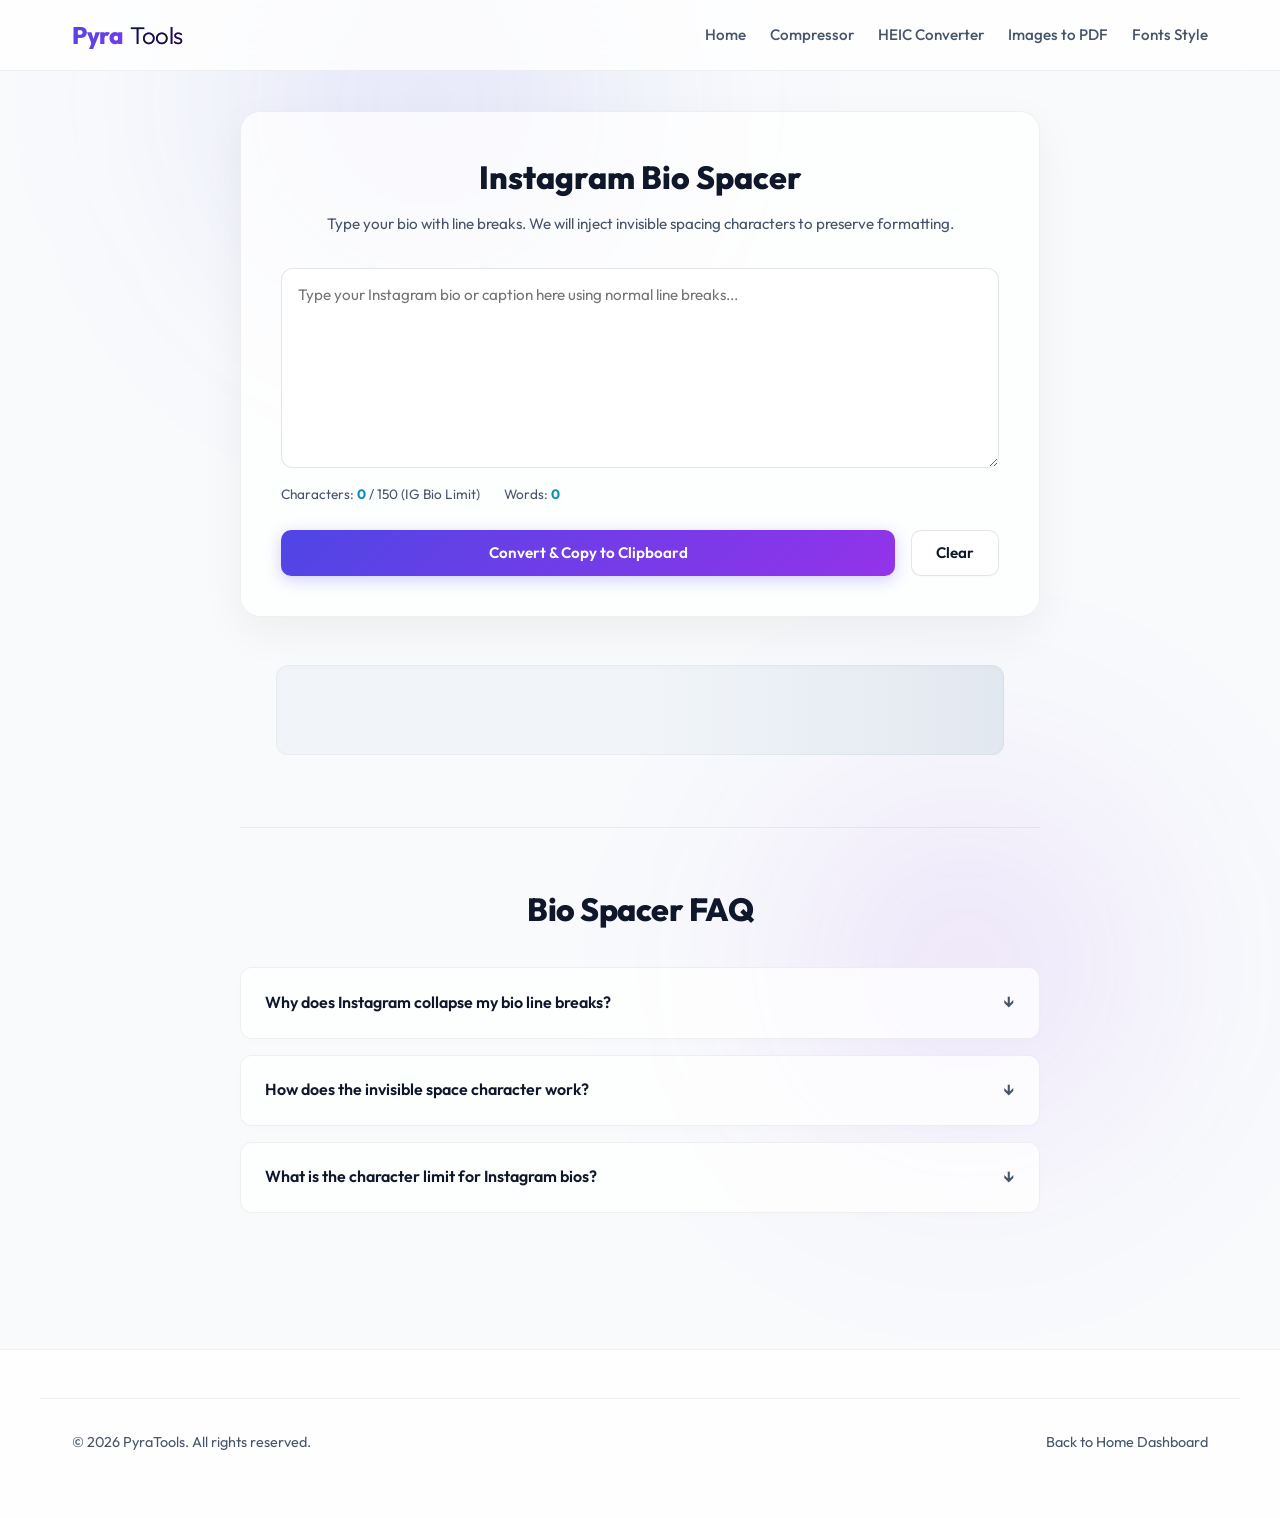
==== bio-spacer.html @ 3aec8969 "Integrate Monetag Multitag ad script" ====
<!DOCTYPE html>
<html lang="en">
<head>
    <!-- Google tag (gtag.js) -->
<script async src="https://www.googletagmanager.com/gtag/js?id=G-RD0TFB7QFN"></script>
<script>
  window.dataLayer = window.dataLayer || [];
  function gtag(){dataLayer.push(arguments);}
  gtag('js', new Date());

  gtag('config', 'G-RD0TFB7QFN');
</script>
    <meta charset="UTF-8">
    <meta name="viewport" content="width=device-width, initial-scale=1.0">
    <title>Instagram Bio Spacer - Clean Caption Line Break Tool - PyraTools</title>
    <meta name="description" content="Add invisible line breaks and spaces to your Instagram bio, captions, and comments. Prevent Instagram from collapsing your formatting. 100% free and private.">
    <link rel="canonical" href="https://pyratools.com/bio-spacer.html">
    
    <!-- Open Graph Tags -->
    <meta property="og:type" content="website">
    <meta property="og:title" content="Instagram Bio Spacer - Clean Caption Line Break Tool">
    <meta property="og:description" content="Format your Instagram bios and captions with clean invisible line breaks. Free client-side tool.">
    <meta property="og:url" content="https://pyratools.com/bio-spacer.html">
    
    <link rel="stylesheet" href="css/style.css">
    
    <!-- SEO JSON-LD Markup Schema -->
    <script type="application/ld+json">
    {
      "@context": "https://schema.org",
      "@type": "SoftwareApplication",
      "name": "PyraTools Instagram Bio Spacer",
      "operatingSystem": "All",
      "applicationCategory": "MultimediaApplication",
      "offers": {
        "@type": "Offer",
        "price": "0.00",
        "priceCurrency": "USD"
      }
    }
    </script>

    <link rel="icon" type="image/svg+xml" href="data:image/svg+xml,%3Csvg%20xmlns%3D%22http%3A//www.w3.org/2000/svg%22%20viewBox%3D%220%200%20100%20100%22%3E%0A%20%20%3Cdefs%3E%0A%20%20%20%20%3ClinearGradient%20id%3D%22grad%22%20x1%3D%220%25%22%20y1%3D%220%25%22%20x2%3D%22100%25%22%20y2%3D%22100%25%22%3E%0A%20%20%20%20%20%20%3Cstop%20offset%3D%220%25%22%20stop-color%3D%22%234f46e5%22%20/%3E%0A%20%20%20%20%20%20%3Cstop%20offset%3D%22100%25%22%20stop-color%3D%22%239333ea%22%20/%3E%0A%20%20%20%20%3C/linearGradient%3E%0A%20%20%3C/defs%3E%0A%20%20%3C%21--%20Gradient%20Triangle%20--%3E%0A%20%20%3Cpolygon%20points%3D%2250%2C12%2090%2C82%2010%2C82%22%20fill%3D%22url%28%23grad%29%22%20/%3E%0A%20%20%3C%21--%20White%20Eye%20shape%20cutout%20--%3E%0A%20%20%3Cpath%20d%3D%22M%2030%2C58%20Q%2050%2C40%2070%2C58%20Q%2050%2C76%2030%2C58%20Z%22%20fill%3D%22%23ffffff%22%20/%3E%0A%20%20%3C%21--%20Pupil%20using%20the%20same%20gradient%20--%3E%0A%20%20%3Ccircle%20cx%3D%2250%22%20cy%3D%2258%22%20r%3D%226.5%22%20fill%3D%22url%28%23grad%29%22%20/%3E%0A%20%20%3C%21--%20Small%20white%20shine%20reflection%20inside%20pupil%20--%3E%0A%20%20%3Ccircle%20cx%3D%2252%22%20cy%3D%2256%22%20r%3D%222%22%20fill%3D%22%23ffffff%22%20/%3E%0A%3C/svg%3E">

    <script src="https://quge5.com/88/tag.min.js" data-zone="256887" async data-cfasync="false"></script>
</head>
<body>

    <!-- Header Navigation -->
    <header>
        <div class="nav-container">
            <a href="index.html" class="logo">Pyra<span>Tools</span></a>
            <button class="menu-toggle" aria-label="Toggle menu">☰</button>
            <ul class="nav-menu">
                <li><a href="index.html">Home</a></li>
                <li><a href="image-compressor.html">Compressor</a></li>
                <li><a href="heic-to-jpg.html">HEIC Converter</a></li>
                <li><a href="image-to-pdf.html">Images to PDF</a></li>
                <li><a href="fancy-fonts.html">Fonts Style</a></li>
            </ul>
        </div>
    </header>

    <!-- Main Workspace -->
    <main>
        <div class="tool-workspace">
            <div class="workspace-card">
                <h1 style="font-size: 2rem; font-weight: 800; margin-bottom: 0.5rem; text-align: center;">Instagram Bio Spacer</h1>
                <p style="color: var(--text-muted); text-align: center; margin-bottom: 2rem; font-size: 0.95rem;">Type your bio with line breaks. We will inject invisible spacing characters to preserve formatting.</p>

                <!-- Input Textarea Wrapper -->
                <div class="text-area-wrapper">
                    <textarea id="bio-input" class="textarea-custom" placeholder="Type your Instagram bio or caption here using normal line breaks..." aria-label="Bio Input"></textarea>
                    
                    <div class="text-stats">
                        <span>Characters: <strong id="char-count">0</strong> / 150 (IG Bio Limit)</span>
                        <span>Words: <strong id="word-count">0</strong></span>
                    </div>
                </div>

                <div style="margin-top: 1.5rem; display: flex; gap: 1rem;">
                    <button class="btn btn-primary" id="copy-spaced-btn">Convert & Copy to Clipboard</button>
                    <button class="btn btn-secondary" id="clear-btn" style="width: auto;">Clear</button>
                </div>
            </div>
        </div>

        <!-- Inline Monetag Banner Ad Placeholder -->
        <div class="ad-slot-wrapper">
            <div class="ad-container-banner" id="ad-spacer-banner">
                <!-- Monetag Code -->
            </div>
        </div>

        <!-- FAQ Section -->
        <section class="faq-section">
            <h2>Bio Spacer FAQ</h2>
            <div class="faq-list">
                <div class="faq-item">
                    <div class="faq-question">Why does Instagram collapse my bio line breaks?</div>
                    <div class="faq-answer">
                        Instagram's styling parser automatically trims trailing white spaces and collapses consecutive empty lines to save vertical screen space. This ruins formatted bullet points or spacing in captions and bios.
                    </div>
                </div>
                <div class="faq-item">
                    <div class="faq-question">How does the invisible space character work?</div>
                    <div class="faq-answer">
                        We inject a special unicode character called the Braille Pattern Blank (`⠀` - character code U+2800). Because it is not considered a standard white space character by Instagram, it is not stripped, but it renders completely invisibly in browsers and applications, preserving your line break structure.
                    </div>
                </div>
                <div class="faq-item">
                    <div class="faq-question">What is the character limit for Instagram bios?</div>
                    <div class="faq-answer">
                        Instagram bios are strictly limited to **150 characters**. Our character counter will turn red if your bio exceeds this limit, helping you format it perfectly before copying.
                    </div>
                </div>
            </div>
        </section>
    </main>

    <!-- Footer -->
    <footer>
        <div class="nav-container" style="max-width: 1200px; margin: 0 auto; display: flex; justify-content: space-between; font-size: 0.9rem; color: var(--text-muted); flex-wrap: wrap; gap: 1rem; border-top: 1px solid var(--border-color); padding-top: 2rem;">
            <p>&copy; 2026 PyraTools. All rights reserved.</p>
            <p><a href="index.html">Back to Home Dashboard</a></p>
        </div>
    </footer>

    <script src="js/main.js"></script>
    <script src="js/bio-spacer.js"></script>
</body>
</html>
---- css/style.css ----
/* PyraTools - Premium Light/White Theme Stylesheet */

@import url('https://fonts.googleapis.com/css2?family=Outfit:wght@300;400;500;600;700;800&display=swap');

:root {
    --bg-dark: #f8fafc; /* Bright Slate White */
    --bg-card: rgba(255, 255, 255, 0.75);
    --bg-card-hover: rgba(255, 255, 255, 0.95);
    --primary: #4f46e5; /* Premium Indigo */
    --primary-glow: rgba(79, 70, 229, 0.15);
    --secondary: #9333ea; /* Rich Purple */
    --secondary-glow: rgba(147, 51, 234, 0.15);
    --accent: #0891b2; /* Deep Cyan */
    --text-main: #0f172a; /* Slate 900 (Dark text) */
    --text-muted: #475569; /* Slate 600 (Muted text) */
    --text-dark: #94a3b8; /* Slate 400 */
    --border-color: rgba(0, 0, 0, 0.06); /* Soft dark border */
    --border-color-active: rgba(79, 70, 229, 0.4);
    --success: #059669;
    --danger: #d97706;
    --font-sans: 'Outfit', -apple-system, BlinkMacSystemFont, "Segoe UI", Roboto, sans-serif;
    --transition-speed: 0.3s;
}

* {
    margin: 0;
    padding: 0;
    box-sizing: border-box;
}

body {
    background-color: var(--bg-dark);
    color: var(--text-main);
    font-family: var(--font-sans);
    line-height: 1.6;
    overflow-x: hidden;
    position: relative;
}

/* Background glowing blur elements (pastel colors for white theme) */
body::before {
    content: '';
    position: absolute;
    top: -200px;
    left: 10%;
    width: 600px;
    height: 600px;
    background: radial-gradient(circle, var(--primary-glow) 0%, transparent 70%);
    z-index: -1;
    filter: blur(100px);
}

body::after {
    content: '';
    position: absolute;
    bottom: 20%;
    right: 5%;
    width: 500px;
    height: 500px;
    background: radial-gradient(circle, var(--secondary-glow) 0%, transparent 75%);
    z-index: -1;
    filter: blur(100px);
}

a {
    color: inherit;
    text-decoration: none;
}

/* Navigation Header */
header {
    background: rgba(255, 255, 255, 0.8);
    backdrop-filter: blur(16px);
    -webkit-backdrop-filter: blur(16px);
    border-bottom: 1px solid var(--border-color);
    position: sticky;
    top: 0;
    z-index: 100;
}

.nav-container {
    max-width: 1200px;
    margin: 0 auto;
    display: flex;
    justify-content: space-between;
    align-items: center;
    padding: 1rem 2rem;
}

.logo {
    display: flex;
    align-items: center;
    gap: 0.5rem;
    font-size: 1.5rem;
    font-weight: 800;
    letter-spacing: -0.5px;
    background: linear-gradient(135deg, var(--primary) 0%, var(--secondary) 100%);
    -webkit-background-clip: text;
    -webkit-text-fill-color: transparent;
}

.logo span {
    font-weight: 300;
    color: var(--text-main);
    -webkit-text-fill-color: var(--text-main);
}

.nav-menu {
    display: flex;
    gap: 1.5rem;
    list-style: none;
}

.nav-menu a {
    font-size: 0.95rem;
    font-weight: 500;
    color: var(--text-muted);
    transition: color var(--transition-speed);
    padding: 0.5rem 0;
    position: relative;
}

.nav-menu a:hover, .nav-menu a.active {
    color: var(--primary);
}

.nav-menu a.active::after {
    content: '';
    position: absolute;
    bottom: 0;
    left: 0;
    width: 100%;
    height: 2px;
    background: linear-gradient(90deg, var(--primary), var(--secondary));
    border-radius: 2px;
}

.menu-toggle {
    display: none;
    background: none;
    border: none;
    color: var(--text-main);
    font-size: 1.5rem;
    cursor: pointer;
}

/* Page Layout Container */
main {
    max-width: 1200px;
    margin: 0 auto;
    padding: 2.5rem 2rem;
    min-height: calc(100vh - 160px);
}

/* Home / Hero Section */
.hero {
    text-align: center;
    margin-bottom: 3.5rem;
}

.hero h1 {
    font-size: 3rem;
    font-weight: 800;
    margin-bottom: 1rem;
    background: linear-gradient(135deg, #0f172a 40%, #334155 100%);
    -webkit-background-clip: text;
    -webkit-text-fill-color: transparent;
    letter-spacing: -1px;
    line-height: 1.2;
}

.hero p {
    font-size: 1.15rem;
    color: var(--text-muted);
    max-width: 600px;
    margin: 0 auto 2rem auto;
}

/* Dashboard Filter Bar */
.filter-bar {
    display: flex;
    justify-content: space-between;
    align-items: center;
    gap: 1.25rem;
    margin-bottom: 2rem;
    flex-wrap: wrap;
}

.search-wrapper {
    position: relative;
    flex: 1;
    min-width: 280px;
}

.search-input {
    width: 100%;
    background: var(--bg-card);
    border: 1px solid var(--border-color);
    padding: 0.75rem 1rem 0.75rem 2.5rem;
    border-radius: 12px;
    color: var(--text-main);
    font-family: var(--font-sans);
    transition: all var(--transition-speed);
    box-shadow: 0 2px 8px rgba(0, 0, 0, 0.02);
}

.search-input:focus {
    outline: none;
    border-color: var(--primary);
    box-shadow: 0 0 10px rgba(79, 70, 229, 0.15);
}

.search-wrapper::before {
    content: "🔍";
    position: absolute;
    left: 0.8rem;
    top: 50%;
    transform: translateY(-50%);
    color: var(--text-muted);
    font-size: 0.9rem;
}

.filter-tags {
    display: flex;
    gap: 0.5rem;
    overflow-x: auto;
    padding-bottom: 5px;
    max-width: 100%;
    scrollbar-width: none;
}

.filter-tags::-webkit-scrollbar {
    display: none;
}

.filter-btn {
    background: var(--bg-card);
    border: 1px solid var(--border-color);
    color: var(--text-muted);
    padding: 0.5rem 1rem;
    border-radius: 8px;
    font-family: var(--font-sans);
    font-size: 0.85rem;
    font-weight: 500;
    cursor: pointer;
    transition: all var(--transition-speed);
    white-space: nowrap;
    box-shadow: 0 1px 4px rgba(0, 0, 0, 0.01);
}

.filter-btn:hover, .filter-btn.active {
    background: var(--primary);
    color: white;
    border-color: var(--primary);
    box-shadow: 0 4px 10px rgba(79, 70, 229, 0.2);
}

/* Dashboard Tools Grid */
.tools-grid {
    display: grid;
    grid-template-columns: repeat(auto-fill, minmax(280px, 1fr));
    gap: 1.5rem;
    margin-bottom: 3.5rem;
}

.tool-card {
    background: var(--bg-card);
    border: 1px solid var(--border-color);
    border-radius: 16px;
    padding: 2rem 1.5rem;
    display: flex;
    flex-direction: column;
    height: 100%;
    transition: all var(--transition-speed);
    position: relative;
    overflow: hidden;
    box-shadow: 0 4px 20px rgba(0, 0, 0, 0.02);
}

.tool-card::before {
    content: '';
    position: absolute;
    top: 0;
    left: 0;
    width: 4px;
    height: 100%;
    background: linear-gradient(to bottom, var(--primary), var(--secondary));
    opacity: 0;
    transition: opacity var(--transition-speed);
}

.tool-card:hover {
    background: var(--bg-card-hover);
    transform: translateY(-4px);
    border-color: var(--border-color-active);
    box-shadow: 0 10px 30px rgba(0, 0, 0, 0.04), 0 0 15px rgba(79, 70, 229, 0.05);
}

.tool-card:hover::before {
    opacity: 1;
}

.tool-icon {
    font-size: 2.2rem;
    margin-bottom: 1.25rem;
    display: block;
}

.tool-title {
    font-size: 1.25rem;
    font-weight: 700;
    margin-bottom: 0.5rem;
    color: var(--text-main);
}

.tool-desc {
    font-size: 0.9rem;
    color: var(--text-muted);
    margin-bottom: 1.5rem;
    flex-grow: 1;
}

.tool-action {
    display: flex;
    align-items: center;
    gap: 0.5rem;
    font-size: 0.9rem;
    font-weight: 600;
    color: var(--primary);
    transition: gap var(--transition-speed);
}

.tool-card:hover .tool-action {
    gap: 0.8rem;
    color: var(--secondary);
}

/* Tool Workspace Container */
.tool-workspace {
    max-width: 800px;
    margin: 0 auto 3rem auto;
    width: 100%;
}

.workspace-card {
    background: var(--bg-card);
    border: 1px solid var(--border-color);
    border-radius: 20px;
    padding: 2.5rem;
    box-shadow: 0 15px 45px rgba(0, 0, 0, 0.05);
    position: relative;
    width: 100%;
}

/* Drag and Drop Zone */
.drop-zone {
    border: 2px dashed rgba(0, 0, 0, 0.12);
    border-radius: 12px;
    padding: 3rem 2rem;
    text-align: center;
    cursor: pointer;
    transition: all var(--transition-speed);
    background: rgba(0, 0, 0, 0.01);
}

.drop-zone:hover, .drop-zone.dragover {
    border-color: var(--primary);
    background: rgba(79, 70, 229, 0.03);
}

.drop-zone-icon {
    font-size: 3rem;
    margin-bottom: 1rem;
    display: block;
}

.drop-zone-text {
    font-weight: 600;
    margin-bottom: 0.25rem;
}

.drop-zone-subtext {
    font-size: 0.85rem;
    color: var(--text-muted);
}

.file-input {
    display: none;
}

/* Controls Panel */
.controls-panel {
    margin-top: 2rem;
    border-top: 1px solid var(--border-color);
    padding-top: 1.5rem;
}

.control-row {
    display: grid;
    grid-template-columns: repeat(auto-fit, minmax(220px, 1fr));
    gap: 1.5rem;
    margin-bottom: 1.5rem;
}

.control-group {
    display: flex;
    flex-direction: column;
    gap: 0.5rem;
}

.control-group label {
    font-size: 0.9rem;
    font-weight: 600;
    color: var(--text-muted);
}

.control-select, .control-input {
    background: #ffffff;
    border: 1px solid rgba(0, 0, 0, 0.12);
    padding: 0.75rem;
    border-radius: 8px;
    color: var(--text-main);
    font-family: var(--font-sans);
    width: 100%;
    box-shadow: 0 1px 3px rgba(0,0,0,0.02);
}

.control-select:focus, .control-input:focus {
    outline: none;
    border-color: var(--primary);
    box-shadow: 0 0 0 3px rgba(79, 70, 229, 0.1);
}

.range-val {
    font-weight: 700;
    color: var(--accent);
    margin-left: 0.25rem;
}

/* Sliders */
input[type="range"] {
    -webkit-appearance: none;
    width: 100%;
    height: 6px;
    background: rgba(0, 0, 0, 0.08);
    border-radius: 3px;
    outline: none;
}

input[type="range"]::-webkit-slider-thumb {
    -webkit-appearance: none;
    width: 18px;
    height: 18px;
    border-radius: 50%;
    background: var(--primary);
    cursor: pointer;
    transition: transform 0.1s;
}

input[type="range"]::-webkit-slider-thumb:hover {
    transform: scale(1.2);
}

/* Buttons */
.btn {
    display: inline-flex;
    align-items: center;
    justify-content: center;
    gap: 0.5rem;
    font-family: var(--font-sans);
    font-weight: 600;
    font-size: 0.95rem;
    padding: 0.8rem 1.5rem;
    border-radius: 10px;
    border: none;
    cursor: pointer;
    transition: all var(--transition-speed);
    width: 100%;
}

.btn-primary {
    background: linear-gradient(135deg, var(--primary) 0%, var(--secondary) 100%);
    color: white;
    box-shadow: 0 4px 15px rgba(79, 70, 229, 0.25);
}

.btn-primary:hover:not(:disabled) {
    transform: translateY(-2px);
    box-shadow: 0 6px 20px rgba(79, 70, 229, 0.35);
}

.btn-secondary {
    background: #ffffff;
    color: var(--text-main);
    border: 1px solid rgba(0, 0, 0, 0.1);
    box-shadow: 0 1px 3px rgba(0,0,0,0.02);
}

.btn-secondary:hover:not(:disabled) {
    background: #f1f5f9;
}

.btn:disabled {
    opacity: 0.5;
    cursor: not-allowed;
}

/* File previews list */
.files-list {
    margin-top: 1.5rem;
    display: flex;
    flex-direction: column;
    gap: 0.75rem;
}

.file-item {
    background: #ffffff;
    border: 1px solid var(--border-color);
    border-radius: 8px;
    padding: 0.75rem 1rem;
    display: flex;
    align-items: center;
    justify-content: space-between;
    gap: 1rem;
    font-size: 0.9rem;
    flex-wrap: wrap;
    box-shadow: 0 1px 3px rgba(0,0,0,0.01);
}

.file-info {
    display: flex;
    align-items: center;
    gap: 0.75rem;
    flex-grow: 1;
    min-width: 0;
}

.file-name {
    white-space: nowrap;
    overflow: hidden;
    text-overflow: ellipsis;
    font-weight: 500;
    max-width: 250px;
}

.file-size {
    color: var(--text-muted);
    font-size: 0.8rem;
    flex-shrink: 0;
}

.file-status {
    font-size: 0.8rem;
    font-weight: 600;
    padding: 0.2rem 0.5rem;
    border-radius: 4px;
    background: rgba(0, 0, 0, 0.04);
}

.file-status.success {
    background: rgba(5, 150, 105, 0.1);
    color: var(--success);
}

.file-status.error {
    background: rgba(239, 68, 68, 0.1);
    color: var(--danger);
}

.file-remove {
    background: none;
    border: none;
    color: var(--text-muted);
    cursor: pointer;
    font-size: 1.1rem;
}

.file-remove:hover {
    color: var(--danger);
}

/* Results panel */
.result-panel {
    margin-top: 2rem;
    background: rgba(5, 150, 105, 0.04);
    border: 1px solid rgba(5, 150, 105, 0.15);
    border-radius: 12px;
    padding: 1.5rem;
}

.result-header {
    display: flex;
    justify-content: space-between;
    align-items: center;
    margin-bottom: 1rem;
    flex-wrap: wrap;
    gap: 1rem;
}

.result-title {
    color: var(--success);
    font-weight: 700;
    display: flex;
    align-items: center;
    gap: 0.5rem;
}

/* Text formatting tools (OCR, font generator, spacer) */
.text-area-wrapper {
    display: flex;
    flex-direction: column;
    gap: 1rem;
    margin-top: 1.5rem;
}

.textarea-custom {
    width: 100%;
    min-height: 200px;
    background: #ffffff;
    border: 1px solid rgba(0, 0, 0, 0.1);
    border-radius: 12px;
    padding: 1rem;
    color: var(--text-main);
    font-family: var(--font-sans);
    font-size: 0.95rem;
    resize: vertical;
    box-shadow: 0 1px 4px rgba(0,0,0,0.01);
}

.textarea-custom:focus {
    outline: none;
    border-color: var(--primary);
    box-shadow: 0 0 0 3px rgba(79, 70, 229, 0.1);
}

.text-stats {
    display: flex;
    gap: 1.5rem;
    font-size: 0.85rem;
    color: var(--text-muted);
    flex-wrap: wrap;
}

.text-stats span strong {
    color: var(--accent);
}

.fonts-list {
    margin-top: 2rem;
    display: grid;
    grid-template-columns: 1fr;
    gap: 1rem;
}

.font-output-card {
    background: #ffffff;
    border: 1px solid var(--border-color);
    border-radius: 12px;
    padding: 1.25rem;
    display: flex;
    justify-content: space-between;
    align-items: center;
    gap: 1.5rem;
    transition: all var(--transition-speed);
    box-shadow: 0 1px 4px rgba(0, 0, 0, 0.01);
}

.font-output-card:hover {
    border-color: var(--border-color-active);
    background: #ffffff;
    box-shadow: 0 4px 15px rgba(0,0,0,0.02);
}

.font-preview {
    font-size: 1.15rem;
    word-break: break-all;
    flex-grow: 1;
}

.font-name {
    font-size: 0.75rem;
    color: var(--text-muted);
    margin-bottom: 0.25rem;
    text-transform: uppercase;
    letter-spacing: 1px;
}

.copy-btn {
    background: #ffffff;
    border: 1px solid rgba(0, 0, 0, 0.1);
    color: var(--text-main);
    padding: 0.5rem 1rem;
    border-radius: 8px;
    font-size: 0.85rem;
    cursor: pointer;
    font-weight: 500;
    transition: all 0.2s;
    white-space: nowrap;
    box-shadow: 0 1px 3px rgba(0,0,0,0.01);
}

.copy-btn:hover {
    background: var(--success);
    color: white;
    border-color: var(--success);
    box-shadow: 0 3px 8px rgba(5, 150, 105, 0.2);
}

/* Monetag Ad Slot Styling with Skeleton Shimmer */
.ad-slot-wrapper {
    margin: 2.5rem auto;
    max-width: 100%;
    text-align: center;
    overflow: hidden;
}

.ad-container-banner, .ad-container-square {
    border-radius: 12px;
    background: linear-gradient(90deg, #f1f5f9 25%, #e2e8f0 50%, #f1f5f9 75%);
    background-size: 200% 100%;
    animation: shimmer 1.5s infinite linear;
    border: 1px solid rgba(0, 0, 0, 0.04);
    box-shadow: inset 0 2px 4px rgba(0, 0, 0, 0.02);
}

.ad-container-banner {
    width: 100%;
    max-width: 728px;
    min-height: 90px;
    margin: 0 auto;
}

.ad-container-square {
    width: 100%;
    max-width: 300px;
    height: 250px;
    margin: 1.5rem auto;
}

@keyframes shimmer {
    0% {
        background-position: 200% 0;
    }
    100% {
        background-position: -200% 0;
    }
}

/* FAQ Accordion Section */
.faq-section {
    max-width: 800px;
    margin: 4.5rem auto 2rem auto;
    border-top: 1px solid var(--border-color);
    padding-top: 3.5rem;
    width: 100%;
}

.faq-section h2 {
    font-size: 2rem;
    margin-bottom: 2rem;
    text-align: center;
    font-weight: 800;
    letter-spacing: -0.5px;
}

.faq-list {
    display: flex;
    flex-direction: column;
    gap: 1rem;
}

.faq-item {
    background: var(--bg-card);
    border: 1px solid var(--border-color);
    border-radius: 12px;
    overflow: hidden;
    transition: all var(--transition-speed);
    box-shadow: 0 2px 8px rgba(0, 0, 0, 0.01);
}

.faq-question {
    padding: 1.25rem 1.5rem;
    font-weight: 600;
    cursor: pointer;
    display: flex;
    justify-content: space-between;
    align-items: center;
    user-select: none;
    transition: background var(--transition-speed);
    gap: 1rem;
}

.faq-question:hover {
    background: rgba(0, 0, 0, 0.01);
}

.faq-question::after {
    content: '↓';
    font-size: 1.1rem;
    color: var(--text-muted);
    transition: transform var(--transition-speed);
    flex-shrink: 0;
}

.faq-item.active {
    border-color: var(--border-color-active);
}

.faq-item.active .faq-question::after {
    transform: rotate(-180deg);
    color: var(--primary);
}

.faq-answer {
    max-height: 0;
    overflow: hidden;
    transition: max-height 0.3s ease-out, padding 0.3s ease-out;
    color: var(--text-muted);
    font-size: 0.95rem;
    border-top: 1px solid transparent;
}

.faq-item.active .faq-answer {
    max-height: 500px;
    padding: 1.25rem 1.5rem;
    border-color: var(--border-color);
    overflow-y: auto;
}

/* Footer Section */
footer {
    border-top: 1px solid var(--border-color);
    padding: 3rem 2rem;
    background: rgba(255, 255, 255, 0.9);
    margin-top: 4rem;
}

.footer-content {
    max-width: 1200px;
    margin: 0 auto;
    display: flex;
    flex-wrap: wrap;
    justify-content: space-between;
    gap: 2.5rem;
}

.footer-info {
    flex: 1;
    min-width: 250px;
}

.footer-logo {
    display: flex;
    align-items: center;
    gap: 0.5rem;
    font-size: 1.35rem;
    font-weight: 800;
    background: linear-gradient(135deg, var(--primary) 0%, var(--secondary) 100%);
    -webkit-background-clip: text;
    -webkit-text-fill-color: transparent;
    margin-bottom: 1rem;
}

.footer-info p {
    font-size: 0.9rem;
    color: var(--text-muted);
    max-width: 320px;
}

.footer-links {
    display: grid;
    grid-template-columns: repeat(2, 1fr);
    gap: 2rem 3rem;
}

.footer-column h4 {
    font-size: 0.95rem;
    font-weight: 700;
    text-transform: uppercase;
    letter-spacing: 1px;
    margin-bottom: 1.25rem;
    color: var(--text-main);
}

.footer-column ul {
    list-style: none;
    display: flex;
    flex-direction: column;
    gap: 0.75rem;
}

.footer-column a {
    font-size: 0.9rem;
    color: var(--text-muted);
    transition: color var(--transition-speed);
}

.footer-column a:hover {
    color: var(--primary);
}

.footer-bottom {
    max-width: 1200px;
    margin: 2rem auto 0 auto;
    border-top: 1px solid var(--border-color);
    padding-top: 1.5rem;
    display: flex;
    justify-content: space-between;
    align-items: center;
    font-size: 0.85rem;
    color: var(--text-dark);
    flex-wrap: wrap;
    gap: 1rem;
}

/* Progress bar inside OCR / conversion */
.progress-container {
    width: 100%;
    background-color: rgba(0, 0, 0, 0.05);
    border-radius: 6px;
    height: 8px;
    margin-top: 1.5rem;
    overflow: hidden;
    display: none;
}

.progress-bar-fill {
    height: 100%;
    width: 0%;
    background: linear-gradient(90deg, var(--primary), var(--secondary));
    transition: width 0.3s;
}

.progress-status {
    font-size: 0.85rem;
    color: var(--text-muted);
    margin-top: 0.4rem;
    display: none;
    text-align: right;
}

/* Drag and drop reordering for Image-to-PDF */
.sortable-list {
    display: grid;
    grid-template-columns: repeat(auto-fill, minmax(100px, 1fr));
    gap: 1rem;
    margin-top: 1.5rem;
}

.sortable-item {
    background: #ffffff;
    border: 1px solid var(--border-color);
    border-radius: 8px;
    padding: 0.5rem;
    position: relative;
    cursor: grab;
    aspect-ratio: 1;
    display: flex;
    align-items: center;
    justify-content: center;
    overflow: hidden;
    box-shadow: 0 1px 3px rgba(0,0,0,0.01);
}

.sortable-item img {
    max-width: 100%;
    max-height: 100%;
    object-fit: contain;
    border-radius: 4px;
}

.sortable-item .remove-thumb {
    position: absolute;
    top: 2px;
    right: 2px;
    background: rgba(0, 0, 0, 0.6);
    color: #ffffff;
    border: none;
    border-radius: 50%;
    width: 20px;
    height: 20px;
    font-size: 0.8rem;
    cursor: pointer;
    display: flex;
    align-items: center;
    justify-content: center;
}

/* ==========================================================================
   MOBILE & TABLET RESPONSIVENESS MEDIA QUERIES
   ========================================================================== */

@media(max-width: 1024px) {
    .nav-container {
        padding: 1rem;
    }
    
    main {
        padding: 2rem 1.25rem;
    }
}

@media(max-width: 768px) {
    .nav-menu {
        display: none;
        flex-direction: column;
        position: absolute;
        top: 100%;
        left: 0;
        width: 100%;
        background: rgba(255, 255, 255, 0.98);
        backdrop-filter: blur(20px);
        -webkit-backdrop-filter: blur(20px);
        border-bottom: 1px solid var(--border-color);
        padding: 2rem 1.5rem;
        gap: 1.5rem;
        box-shadow: 0 15px 30px rgba(0, 0, 0, 0.05);
    }
    
    .nav-menu.active {
        display: flex;
    }
    
    .nav-menu a {
        font-size: 1.1rem;
        padding: 0.25rem 0;
        display: block;
        text-align: center;
    }
    
    .nav-menu a.active::after {
        left: 50%;
        transform: translateX(-50%);
        width: 50px;
    }
    
    .menu-toggle {
        display: block;
    }
    
    .hero {
        margin-bottom: 2.5rem;
    }
    
    .hero h1 {
        font-size: 2.25rem;
    }
    
    .hero p {
        font-size: 1rem;
    }
    
    .workspace-card {
        padding: 1.5rem;
        border-radius: 16px;
    }
    
    .drop-zone {
        padding: 2.25rem 1rem;
    }
    
    .drop-zone-icon {
        font-size: 2.5rem;
    }
    
    .faq-section {
        margin-top: 3.5rem;
        padding-top: 2.5rem;
    }
    
    .faq-section h2 {
        font-size: 1.75rem;
    }
}

@media(max-width: 600px) {
    .control-row {
        grid-template-columns: 1fr;
        gap: 1rem;
    }
    
    .font-output-card {
        flex-direction: column;
        align-items: stretch;
        gap: 1rem;
        padding: 1rem;
        text-align: left;
    }
    
    .font-preview {
        font-size: 1.05rem;
    }
    
    .copy-btn {
        width: 100%;
        text-align: center;
    }
    
    .result-header {
        flex-direction: column;
        align-items: stretch;
    }
    
    .result-header .copy-btn, .result-header a.btn {
        width: 100%;
        margin-top: 0.5rem;
    }
}

@media(max-width: 480px) {
    main {
        padding: 1.5rem 0.75rem;
    }
    
    .hero h1 {
        font-size: 1.85rem;
    }
    
    .logo {
        font-size: 1.3rem;
    }
    
    .workspace-card {
        padding: 1.25rem 1rem;
    }
    
    .file-item {
        padding: 0.6rem 0.75rem;
        gap: 0.5rem;
    }
    
    .file-name {
        max-width: 140px;
        font-size: 0.85rem;
    }
    
    .file-size {
        font-size: 0.75rem;
    }
    
    .file-info span {
        font-size: 1rem !important;
    }
    
    .file-status {
        font-size: 0.75rem;
        padding: 0.15rem 0.4rem;
    }
    
    body::before, body::after {
        display: none;
    }
}
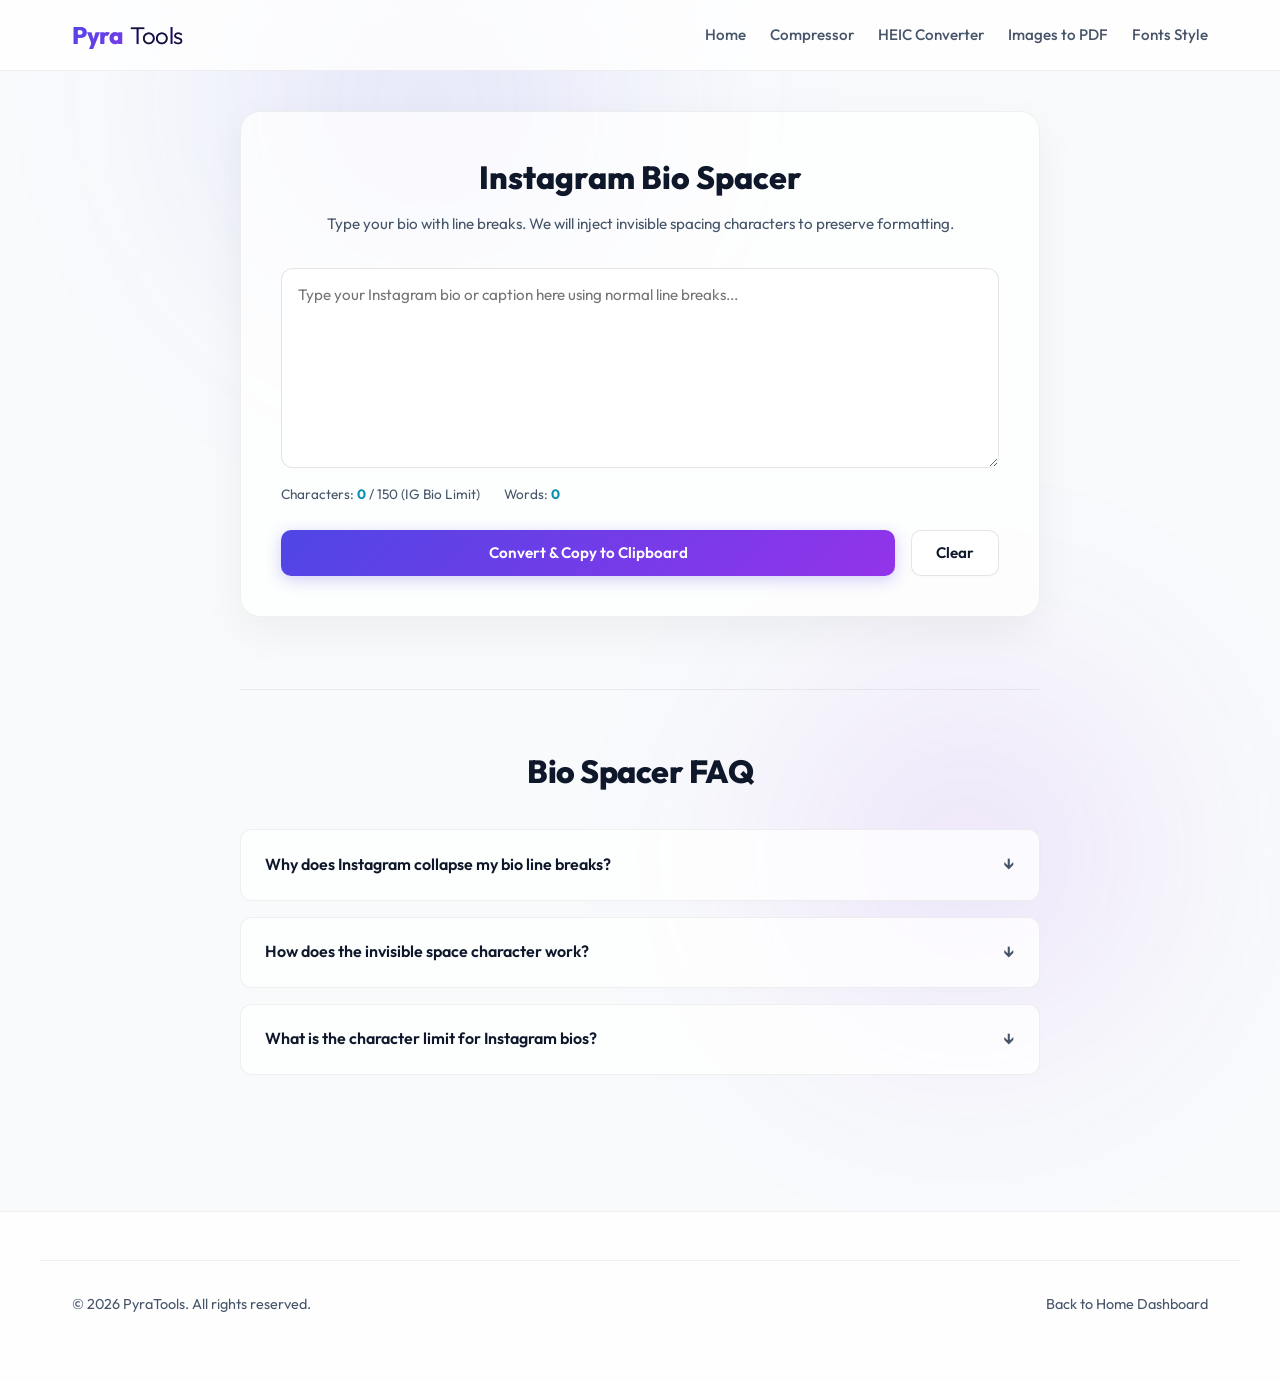
==== commit f820a587: "Remove empty static ad boxes from all HTML pages" ====
--- a/bio-spacer.html
+++ b/bio-spacer.html
@@ -42,7 +42,7 @@
 
     <link rel="icon" type="image/svg+xml" href="data:image/svg+xml,%3Csvg%20xmlns%3D%22http%3A//www.w3.org/2000/svg%22%20viewBox%3D%220%200%20100%20100%22%3E%0A%20%20%3Cdefs%3E%0A%20%20%20%20%3ClinearGradient%20id%3D%22grad%22%20x1%3D%220%25%22%20y1%3D%220%25%22%20x2%3D%22100%25%22%20y2%3D%22100%25%22%3E%0A%20%20%20%20%20%20%3Cstop%20offset%3D%220%25%22%20stop-color%3D%22%234f46e5%22%20/%3E%0A%20%20%20%20%20%20%3Cstop%20offset%3D%22100%25%22%20stop-color%3D%22%239333ea%22%20/%3E%0A%20%20%20%20%3C/linearGradient%3E%0A%20%20%3C/defs%3E%0A%20%20%3C%21--%20Gradient%20Triangle%20--%3E%0A%20%20%3Cpolygon%20points%3D%2250%2C12%2090%2C82%2010%2C82%22%20fill%3D%22url%28%23grad%29%22%20/%3E%0A%20%20%3C%21--%20White%20Eye%20shape%20cutout%20--%3E%0A%20%20%3Cpath%20d%3D%22M%2030%2C58%20Q%2050%2C40%2070%2C58%20Q%2050%2C76%2030%2C58%20Z%22%20fill%3D%22%23ffffff%22%20/%3E%0A%20%20%3C%21--%20Pupil%20using%20the%20same%20gradient%20--%3E%0A%20%20%3Ccircle%20cx%3D%2250%22%20cy%3D%2258%22%20r%3D%226.5%22%20fill%3D%22url%28%23grad%29%22%20/%3E%0A%20%20%3C%21--%20Small%20white%20shine%20reflection%20inside%20pupil%20--%3E%0A%20%20%3Ccircle%20cx%3D%2252%22%20cy%3D%2256%22%20r%3D%222%22%20fill%3D%22%23ffffff%22%20/%3E%0A%3C/svg%3E">
 
-    <script src="https://quge5.com/88/tag.min.js" data-zone="256887" async data-cfasync="false"></script>
+    <script>(function(s){s.dataset.zone='11247701',s.src='https://n6wxm.com/vignette.min.js'})([document.documentElement, document.body].filter(Boolean).pop().appendChild(document.createElement('script')))</script>
 </head>
 <body>
 
@@ -85,12 +85,7 @@
             </div>
         </div>
 
-        <!-- Inline Monetag Banner Ad Placeholder -->
-        <div class="ad-slot-wrapper">
-            <div class="ad-container-banner" id="ad-spacer-banner">
-                <!-- Monetag Code -->
-            </div>
-        </div>
+        
 
         <!-- FAQ Section -->
         <section class="faq-section">
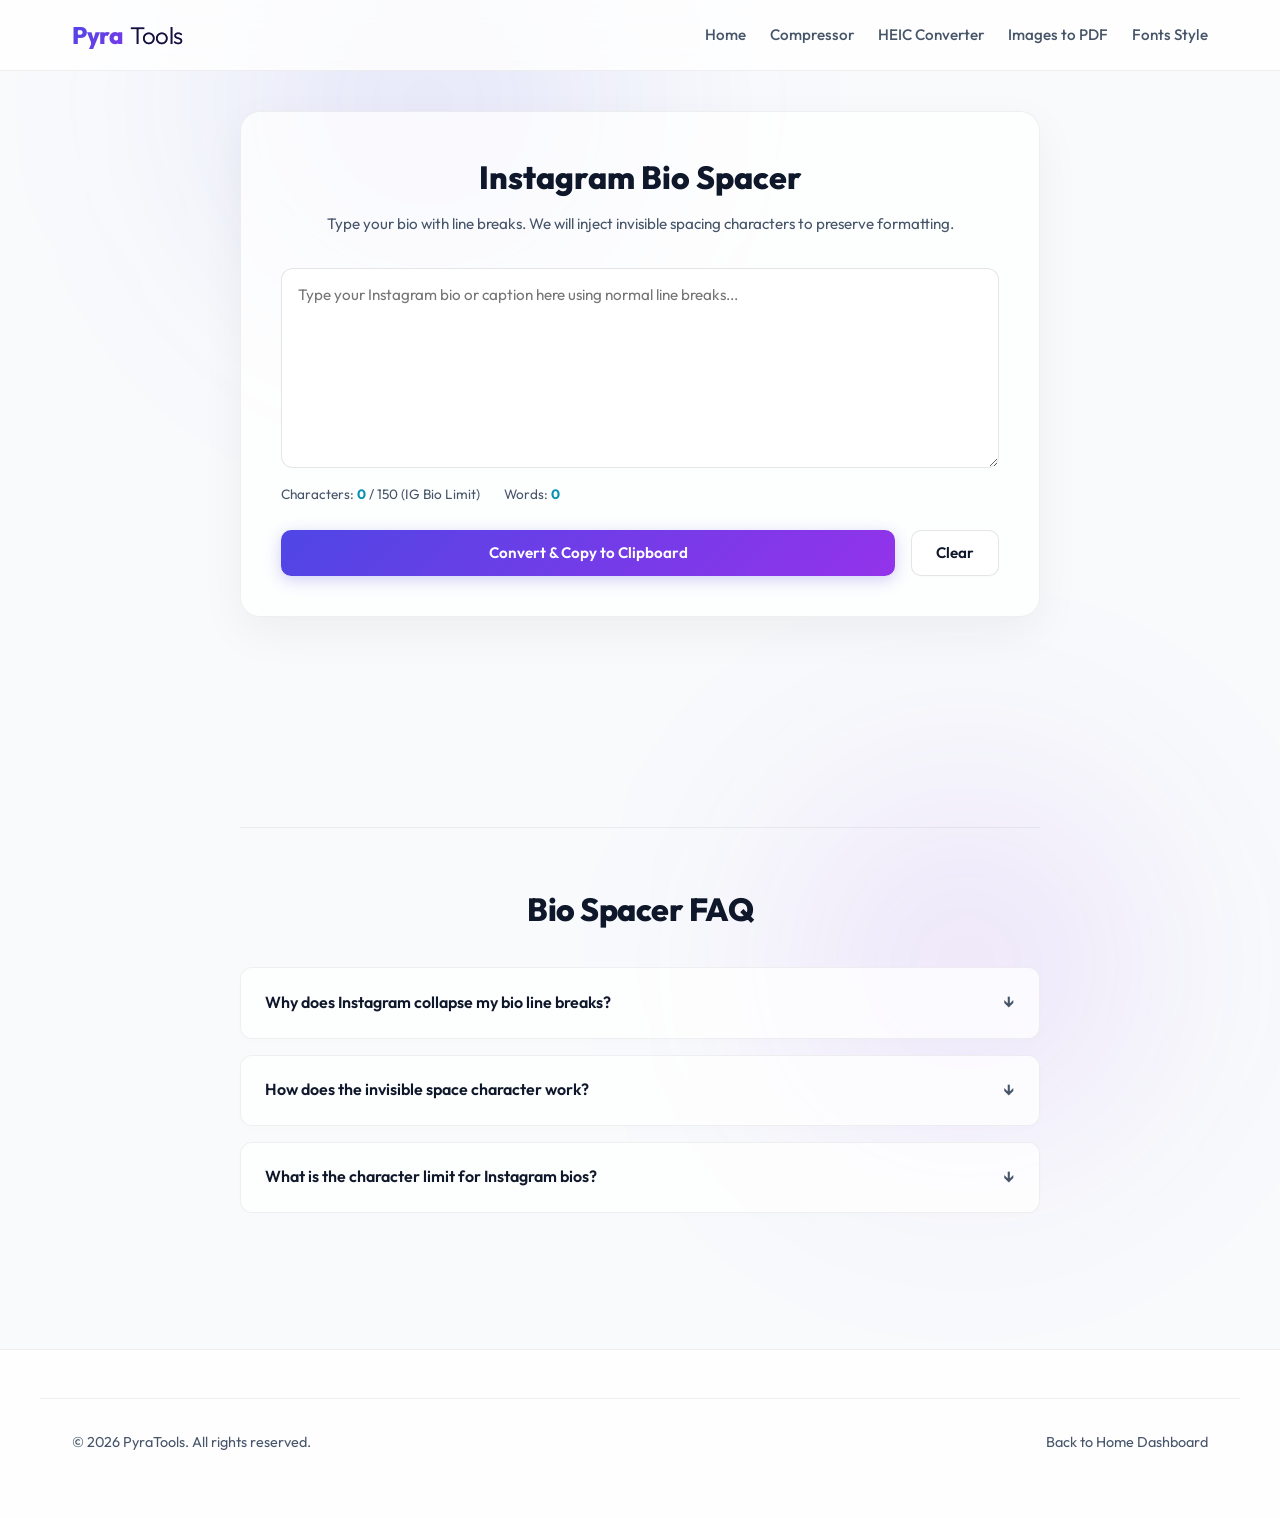
==== commit a5ea1812: "Integrate Adsterra 728x90 leaderboard banner" ====
--- a/bio-spacer.html
+++ b/bio-spacer.html
@@ -87,7 +87,20 @@
 
         
 
-        <!-- FAQ Section -->
+            <div class="adsterra-banner-wrapper">
+        <script type="text/javascript">
+            atOptions = {
+                'key' : '52b3226a2ce9f76cffc11e86b8d75c9e',
+                'format' : 'iframe',
+                'height' : 90,
+                'width' : 728,
+                'params' : {}
+            };
+        </script>
+        <script type="text/javascript" src="https://www.highperformanceformat.com/52b3226a2ce9f76cffc11e86b8d75c9e/invoke.js"></script>
+    </div>
+
+    <!-- FAQ Section -->
         <section class="faq-section">
             <h2>Bio Spacer FAQ</h2>
             <div class="faq-list">
--- a/css/style.css
+++ b/css/style.css
@@ -1151,3 +1151,22 @@
         display: none;
     }
 }
+
+
+/* Adsterra Leaderboard Banner Wrapper */
+.adsterra-banner-wrapper {
+    margin: 2.5rem auto;
+    max-width: 100%;
+    width: 728px;
+    min-height: 90px;
+    display: flex;
+    justify-content: center;
+    align-items: center;
+    overflow: hidden;
+    clear: both;
+}
+@media (max-width: 768px) {
+    .adsterra-banner-wrapper {
+        display: none;
+    }
+}
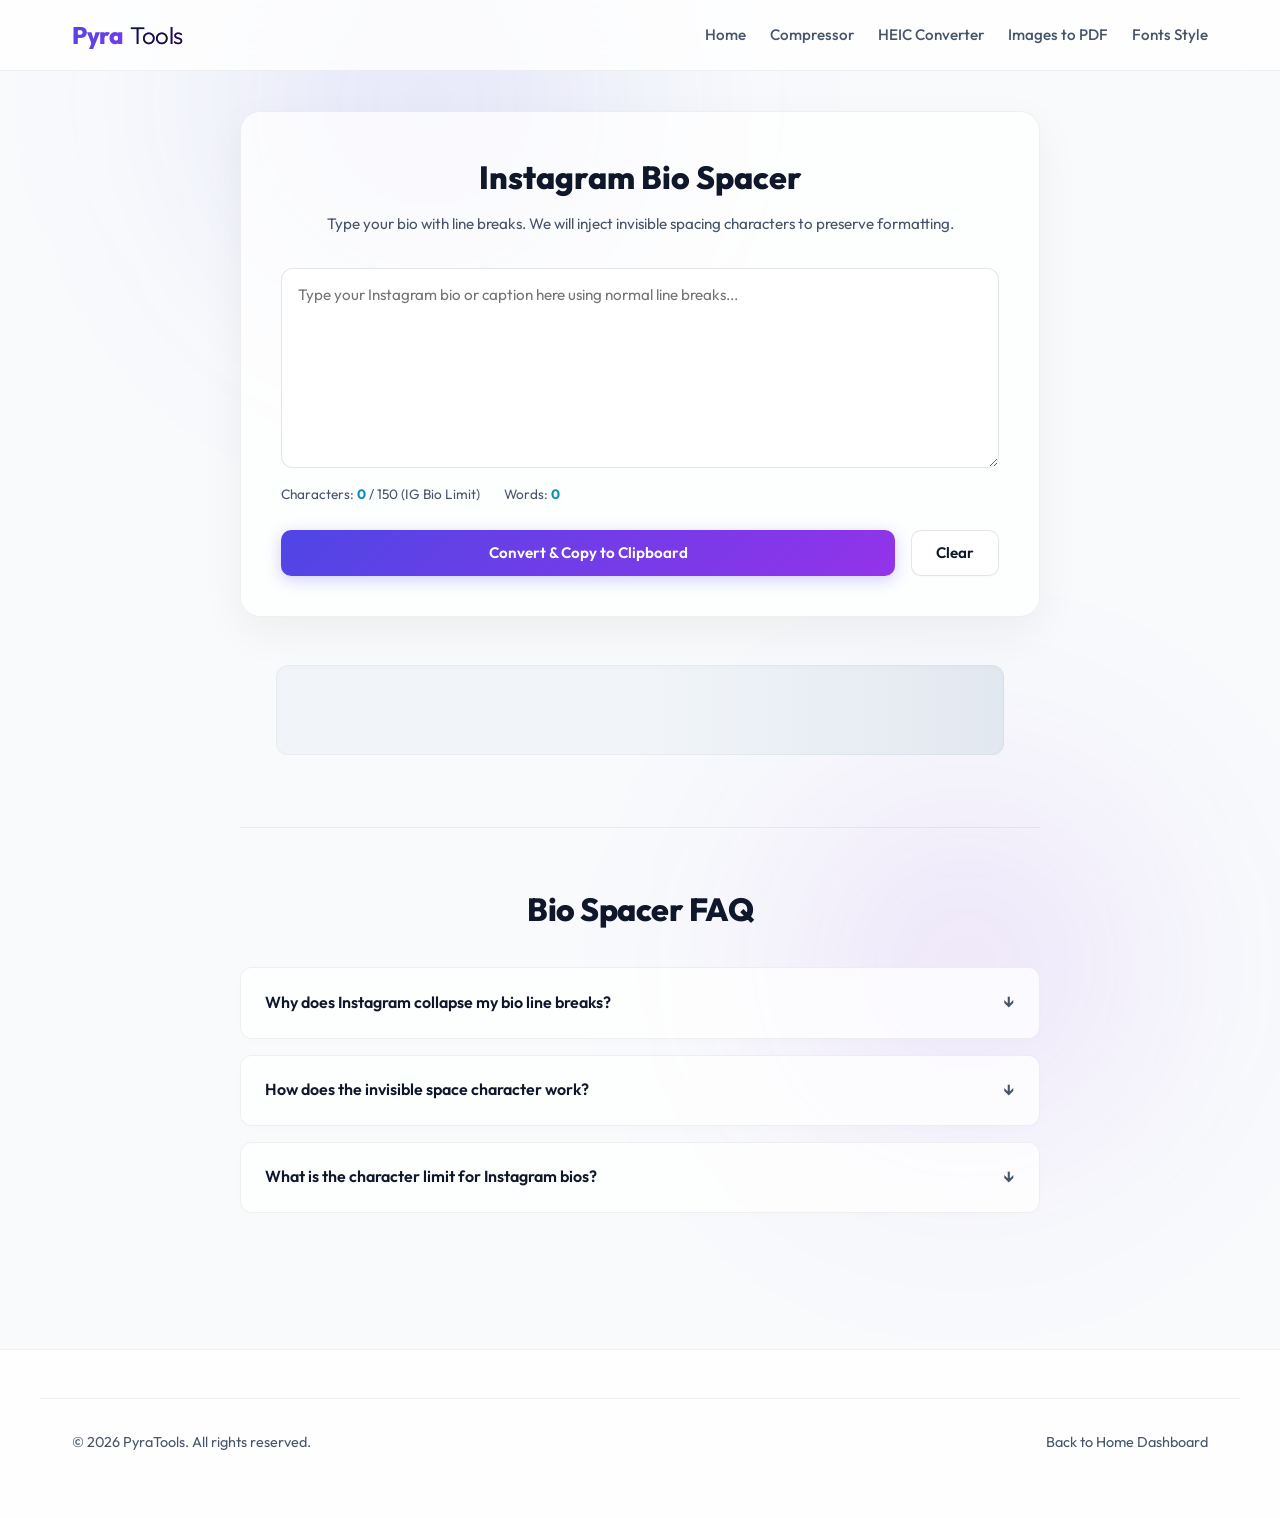
==== commit eeeebbc0: "Remove index.html hero section and replace private references with secure" ====
--- a/bio-spacer.html
+++ b/bio-spacer.html
@@ -13,7 +13,7 @@
     <meta charset="UTF-8">
     <meta name="viewport" content="width=device-width, initial-scale=1.0">
     <title>Instagram Bio Spacer - Clean Caption Line Break Tool - PyraTools</title>
-    <meta name="description" content="Add invisible line breaks and spaces to your Instagram bio, captions, and comments. Prevent Instagram from collapsing your formatting. 100% free and private.">
+    <meta name="description" content="Add invisible line breaks and spaces to your Instagram bio, captions, and comments. Prevent Instagram from collapsing your formatting. 100% free and secure.">
     <link rel="canonical" href="https://pyratools.com/bio-spacer.html">
     
     <!-- Open Graph Tags -->
--- a/css/style.css
+++ b/css/style.css
@@ -1153,7 +1153,7 @@
 }
 
 
-/* Adsterra Leaderboard Banner Wrapper */
+/* Adsterra Leaderboard Banner Wrapper with Skeleton Shimmer */
 .adsterra-banner-wrapper {
     margin: 2.5rem auto;
     max-width: 100%;
@@ -1164,6 +1164,12 @@
     align-items: center;
     overflow: hidden;
     clear: both;
+    border-radius: 12px;
+    background: linear-gradient(90deg, #f1f5f9 25%, #e2e8f0 50%, #f1f5f9 75%);
+    background-size: 200% 100%;
+    animation: shimmer 1.5s infinite linear;
+    border: 1px solid rgba(0, 0, 0, 0.04);
+    box-shadow: inset 0 2px 4px rgba(0, 0, 0, 0.02);
 }
 @media (max-width: 768px) {
     .adsterra-banner-wrapper {
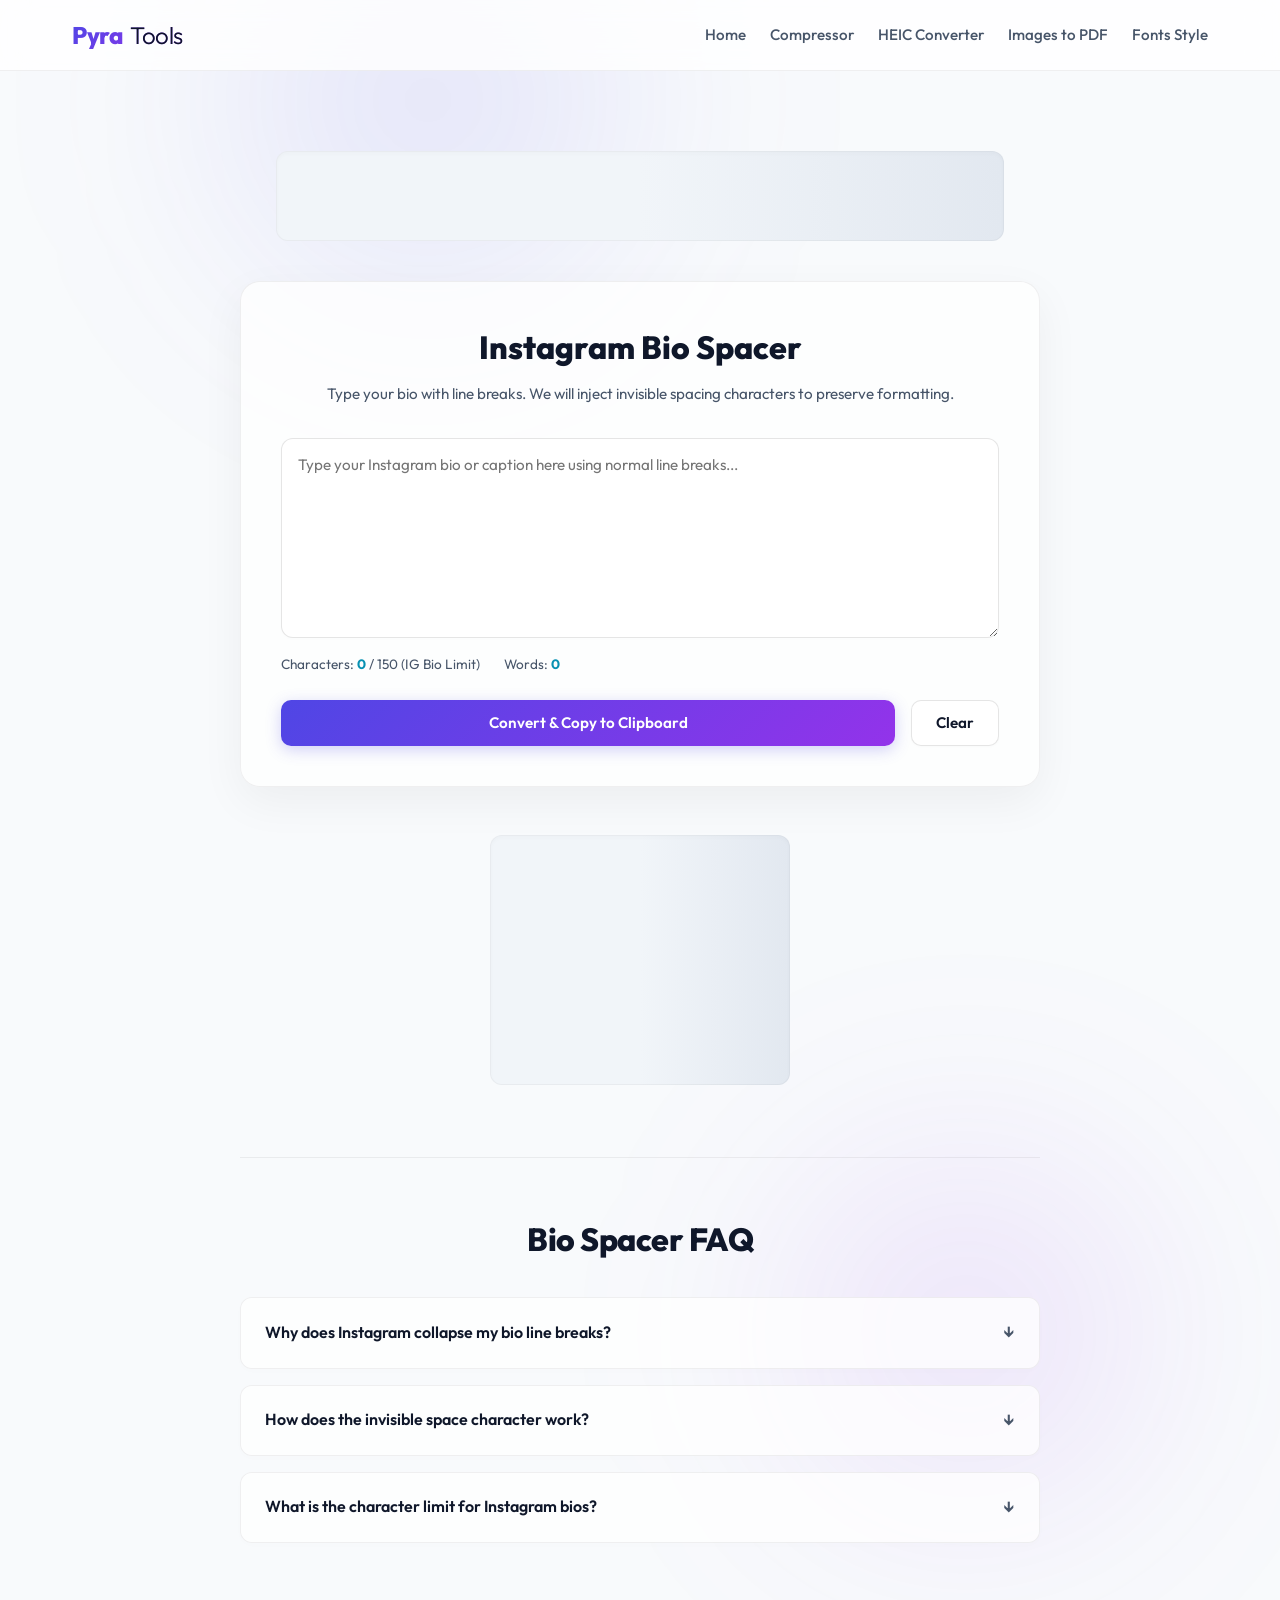
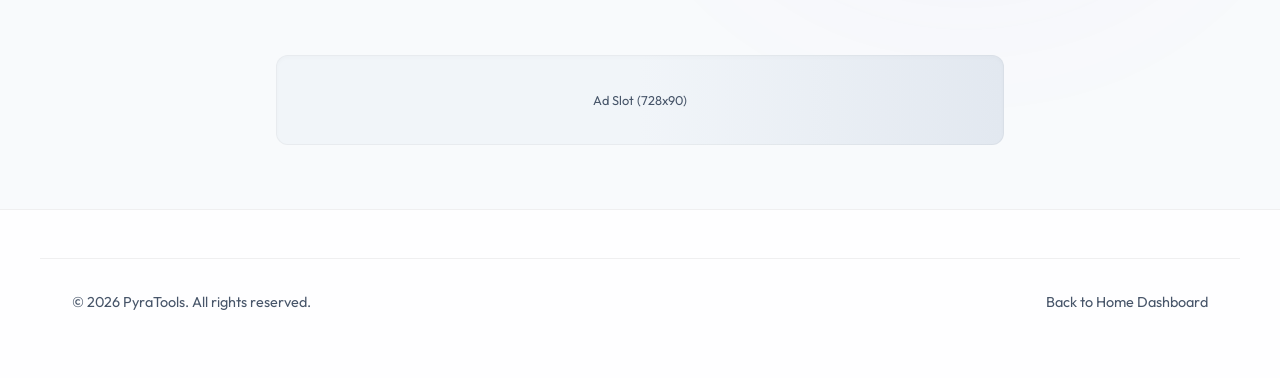
==== commit 57b4895e: "Integrate Adsterra 300x250 rectangle banner into all HTML pages" ====
--- a/bio-spacer.html
+++ b/bio-spacer.html
@@ -63,6 +63,19 @@
 
     <!-- Main Workspace -->
     <main>
+    <!-- Top Adsterra 728x90 Banner -->
+    <div class="adsterra-banner-728x90">
+        <script type="text/javascript">
+            atOptions = {
+                'key' : '52b3226a2ce9f76cffc11e86b8d75c9e',
+                'format' : 'iframe',
+                'height' : 90,
+                'width' : 728,
+                'params' : {}
+            };
+        </script>
+        <script type="text/javascript" src="https://www.highperformanceformat.com/52b3226a2ce9f76cffc11e86b8d75c9e/invoke.js"></script>
+    </div>
         <div class="tool-workspace">
             <div class="workspace-card">
                 <h1 style="font-size: 2rem; font-weight: 800; margin-bottom: 0.5rem; text-align: center;">Instagram Bio Spacer</h1>
@@ -87,17 +100,18 @@
 
         
 
-            <div class="adsterra-banner-wrapper">
+                <!-- Mid Adsterra 300x250 Rectangle Banner -->
+    <div class="adsterra-banner-300x250">
         <script type="text/javascript">
             atOptions = {
-                'key' : '52b3226a2ce9f76cffc11e86b8d75c9e',
+                'key' : '287a366df913c72b59fcef9d7f073667',
                 'format' : 'iframe',
-                'height' : 90,
-                'width' : 728,
+                'height' : 250,
+                'width' : 300,
                 'params' : {}
             };
         </script>
-        <script type="text/javascript" src="https://www.highperformanceformat.com/52b3226a2ce9f76cffc11e86b8d75c9e/invoke.js"></script>
+        <script type="text/javascript" src="https://www.highperformanceformat.com/287a366df913c72b59fcef9d7f073667/invoke.js"></script>
     </div>
 
     <!-- FAQ Section -->
@@ -127,6 +141,12 @@
     </main>
 
     <!-- Footer -->
+        <!-- Bottom Adsterra 728x90 Banner (Placeholder) -->
+    <div class="adsterra-banner-728x90">
+        <!-- REPLACE THIS COMMENT WITH YOUR NEW SECOND 728x90 ADSTERRA SCRIPT CODE -->
+        <span style="color: var(--text-muted); font-size: 0.8rem;">Ad Slot (728x90)</span>
+    </div>
+
     <footer>
         <div class="nav-container" style="max-width: 1200px; margin: 0 auto; display: flex; justify-content: space-between; font-size: 0.9rem; color: var(--text-muted); flex-wrap: wrap; gap: 1rem; border-top: 1px solid var(--border-color); padding-top: 2rem;">
             <p>&copy; 2026 PyraTools. All rights reserved.</p>
--- a/css/style.css
+++ b/css/style.css
@@ -1153,8 +1153,15 @@
 }
 
 
-/* Adsterra Leaderboard Banner Wrapper with Skeleton Shimmer */
-.adsterra-banner-wrapper {
+
+@media (max-width: 768px) {
+    .adsterra-banner-wrapper {
+        display: none;
+    }
+}
+
+/* Adsterra Banner 728x90 with Shimmer */
+.adsterra-banner-728x90 {
     margin: 2.5rem auto;
     max-width: 100%;
     width: 728px;
@@ -1171,8 +1178,28 @@
     border: 1px solid rgba(0, 0, 0, 0.04);
     box-shadow: inset 0 2px 4px rgba(0, 0, 0, 0.02);
 }
+
+/* Adsterra Banner 300x250 with Shimmer */
+.adsterra-banner-300x250 {
+    margin: 2rem auto;
+    max-width: 100%;
+    width: 300px;
+    height: 250px;
+    display: flex;
+    justify-content: center;
+    align-items: center;
+    overflow: hidden;
+    clear: both;
+    border-radius: 12px;
+    background: linear-gradient(90deg, #f1f5f9 25%, #e2e8f0 50%, #f1f5f9 75%);
+    background-size: 200% 100%;
+    animation: shimmer 1.5s infinite linear;
+    border: 1px solid rgba(0, 0, 0, 0.04);
+    box-shadow: inset 0 2px 4px rgba(0, 0, 0, 0.02);
+}
+
 @media (max-width: 768px) {
-    .adsterra-banner-wrapper {
+    .adsterra-banner-728x90 {
         display: none;
     }
 }
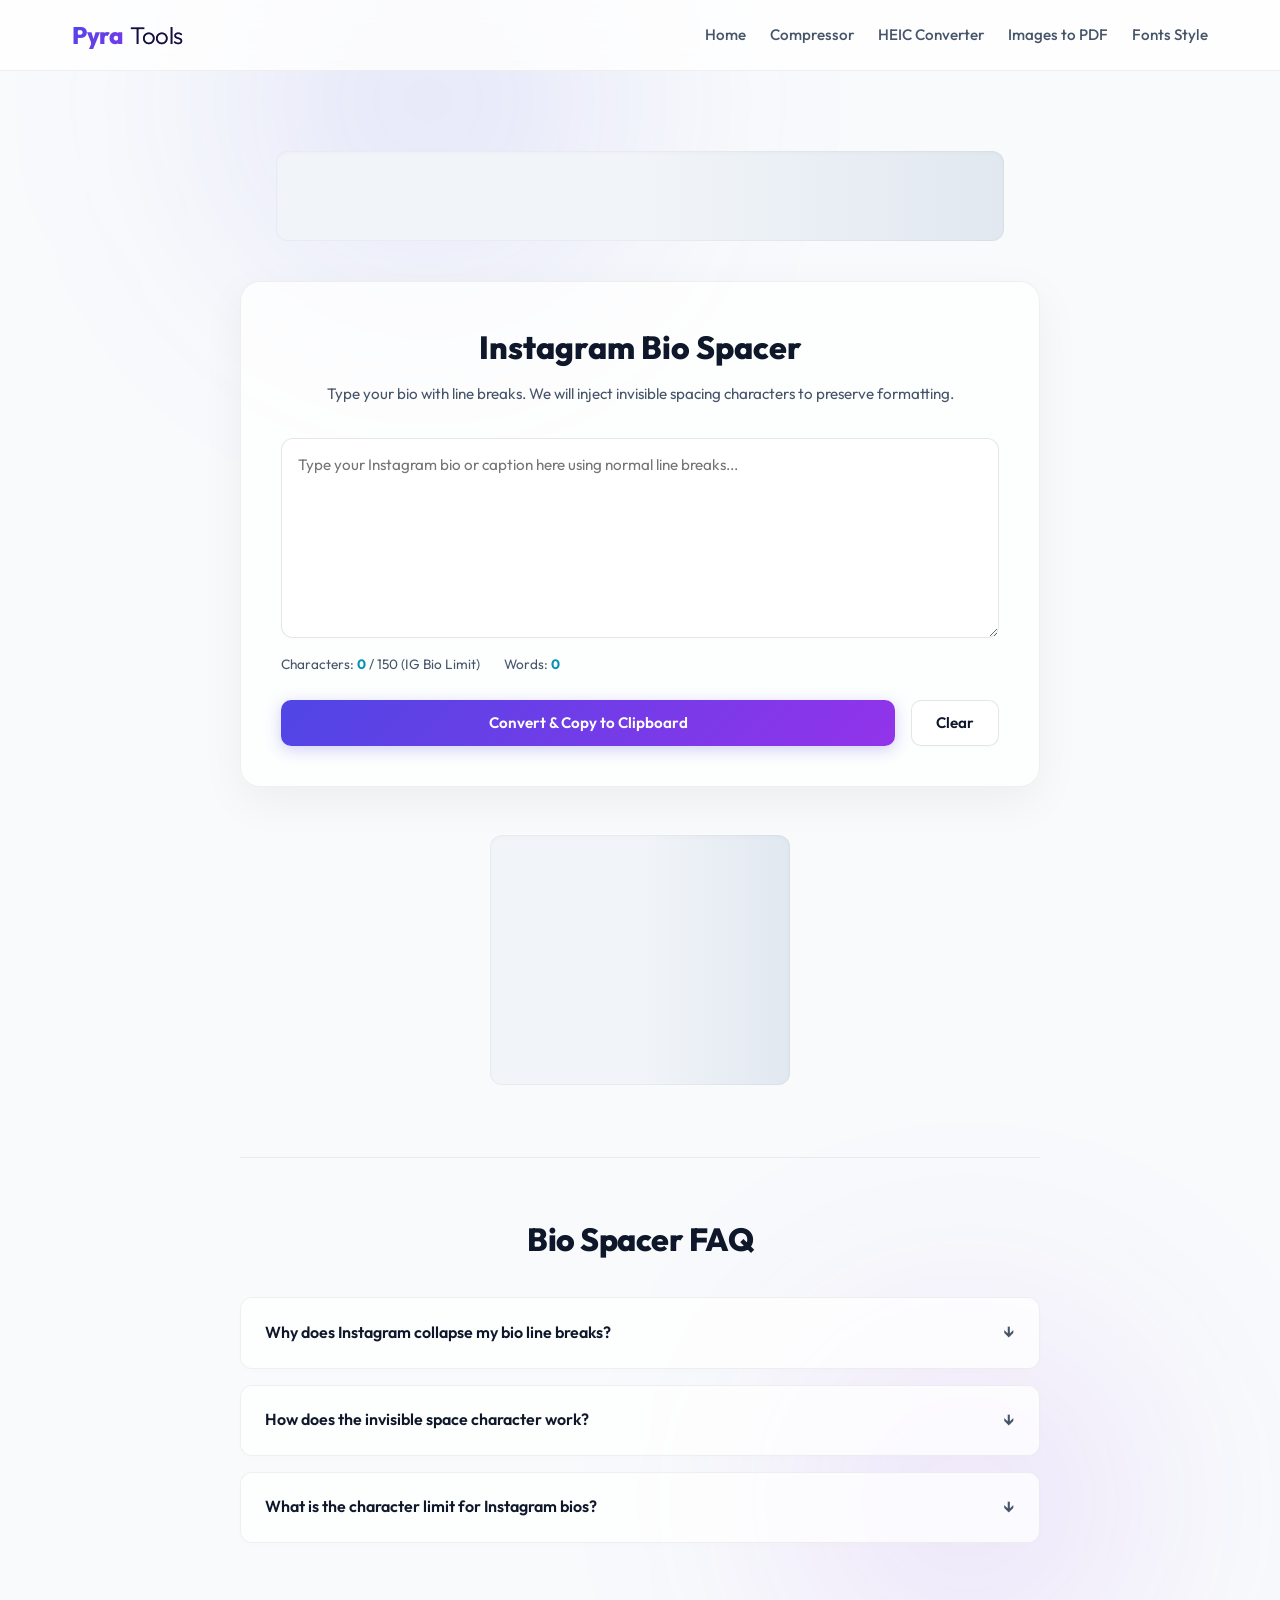
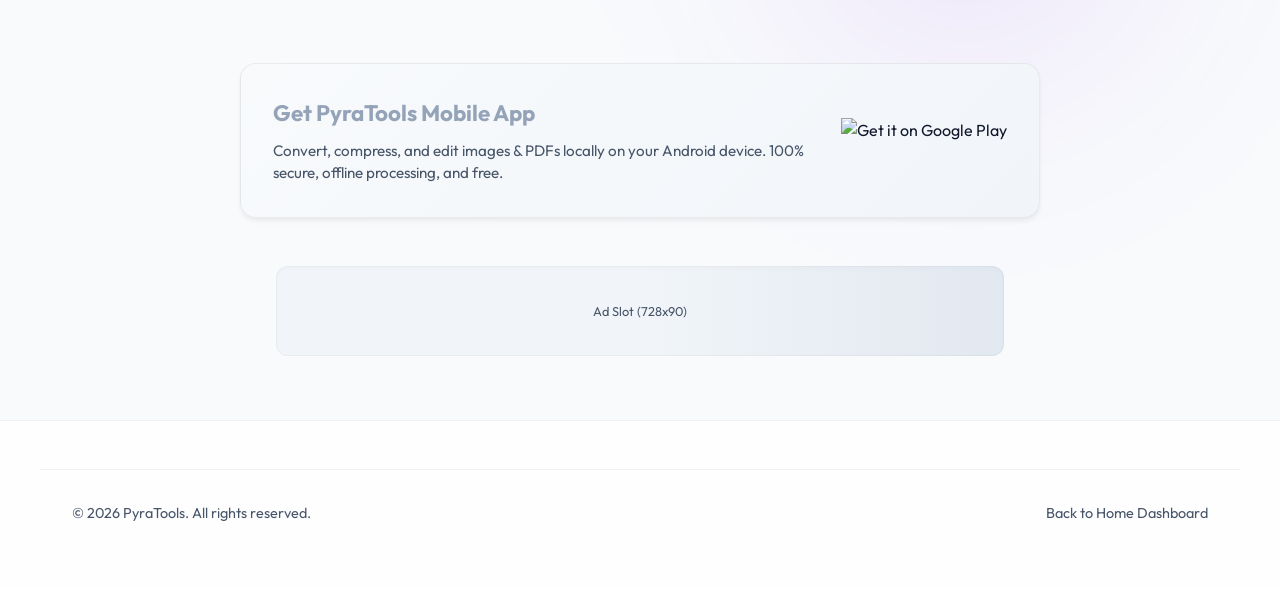
==== commit d355fe20: "Add Google Play app promotion banner to all HTML pages" ====
--- a/bio-spacer.html
+++ b/bio-spacer.html
@@ -14,13 +14,13 @@
     <meta name="viewport" content="width=device-width, initial-scale=1.0">
     <title>Instagram Bio Spacer - Clean Caption Line Break Tool - PyraTools</title>
     <meta name="description" content="Add invisible line breaks and spaces to your Instagram bio, captions, and comments. Prevent Instagram from collapsing your formatting. 100% free and secure.">
-    <link rel="canonical" href="https://pyratools.com/bio-spacer.html">
+    <link rel="canonical" href="https://payratools.netlify.app/bio-spacer.html">
     
     <!-- Open Graph Tags -->
     <meta property="og:type" content="website">
     <meta property="og:title" content="Instagram Bio Spacer - Clean Caption Line Break Tool">
     <meta property="og:description" content="Format your Instagram bios and captions with clean invisible line breaks. Free client-side tool.">
-    <meta property="og:url" content="https://pyratools.com/bio-spacer.html">
+    <meta property="og:url" content="https://payratools.netlify.app/bio-spacer.html">
     
     <link rel="stylesheet" href="css/style.css">
     
@@ -141,7 +141,18 @@
     </main>
 
     <!-- Footer -->
-        <!-- Bottom Adsterra 728x90 Banner (Placeholder) -->
+        <!-- App Promotion Card -->
+    <div class="app-promo-card">
+        <div class="app-promo-info">
+            <h3>Get PyraTools Mobile App</h3>
+            <p>Convert, compress, and edit images & PDFs locally on your Android device. 100% secure, offline processing, and free.</p>
+        </div>
+        <a href="https://play.google.com/store/apps/details?id=com.dgpatelk.mobileapp&pcampaignid=web_share" target="_blank" class="app-promo-badge">
+            <img src="https://developer.android.com/images/brand/en_generic_rgb_wo_45.png" alt="Get it on Google Play" height="45">
+        </a>
+    </div>
+
+    <!-- Bottom Adsterra 728x90 Banner (Placeholder) -->
     <div class="adsterra-banner-728x90">
         <!-- REPLACE THIS COMMENT WITH YOUR NEW SECOND 728x90 ADSTERRA SCRIPT CODE -->
         <span style="color: var(--text-muted); font-size: 0.8rem;">Ad Slot (728x90)</span>
--- a/css/style.css
+++ b/css/style.css
@@ -1203,3 +1203,59 @@
         display: none;
     }
 }
+
+/* App Promotion Card Styling */
+.app-promo-card {
+    background: linear-gradient(135deg, #f8fafc 0%, #f1f5f9 100%);
+    border: 1px solid var(--border-color);
+    border-radius: 16px;
+    padding: 2rem;
+    margin: 3rem auto;
+    max-width: 800px;
+    display: flex;
+    align-items: center;
+    justify-content: space-between;
+    gap: 2rem;
+    box-shadow: 0 4px 6px -1px rgba(0, 0, 0, 0.05), 0 2px 4px -1px rgba(0, 0, 0, 0.03);
+    clear: both;
+}
+
+.app-promo-info {
+    text-align: left;
+    flex: 1;
+}
+
+.app-promo-info h3 {
+    font-size: 1.4rem;
+    font-weight: 700;
+    color: var(--text-dark);
+    margin-bottom: 0.5rem;
+}
+
+.app-promo-info p {
+    color: var(--text-muted);
+    font-size: 0.95rem;
+    line-height: 1.5;
+    margin: 0;
+}
+
+.app-promo-badge img {
+    transition: transform 0.2s ease;
+    display: block;
+}
+
+.app-promo-badge img:hover {
+    transform: scale(1.05);
+}
+
+@media (max-width: 600px) {
+    .app-promo-card {
+        flex-direction: column;
+        text-align: center;
+        padding: 1.5rem;
+        margin: 2rem auto;
+    }
+    .app-promo-info {
+        text-align: center;
+    }
+}
